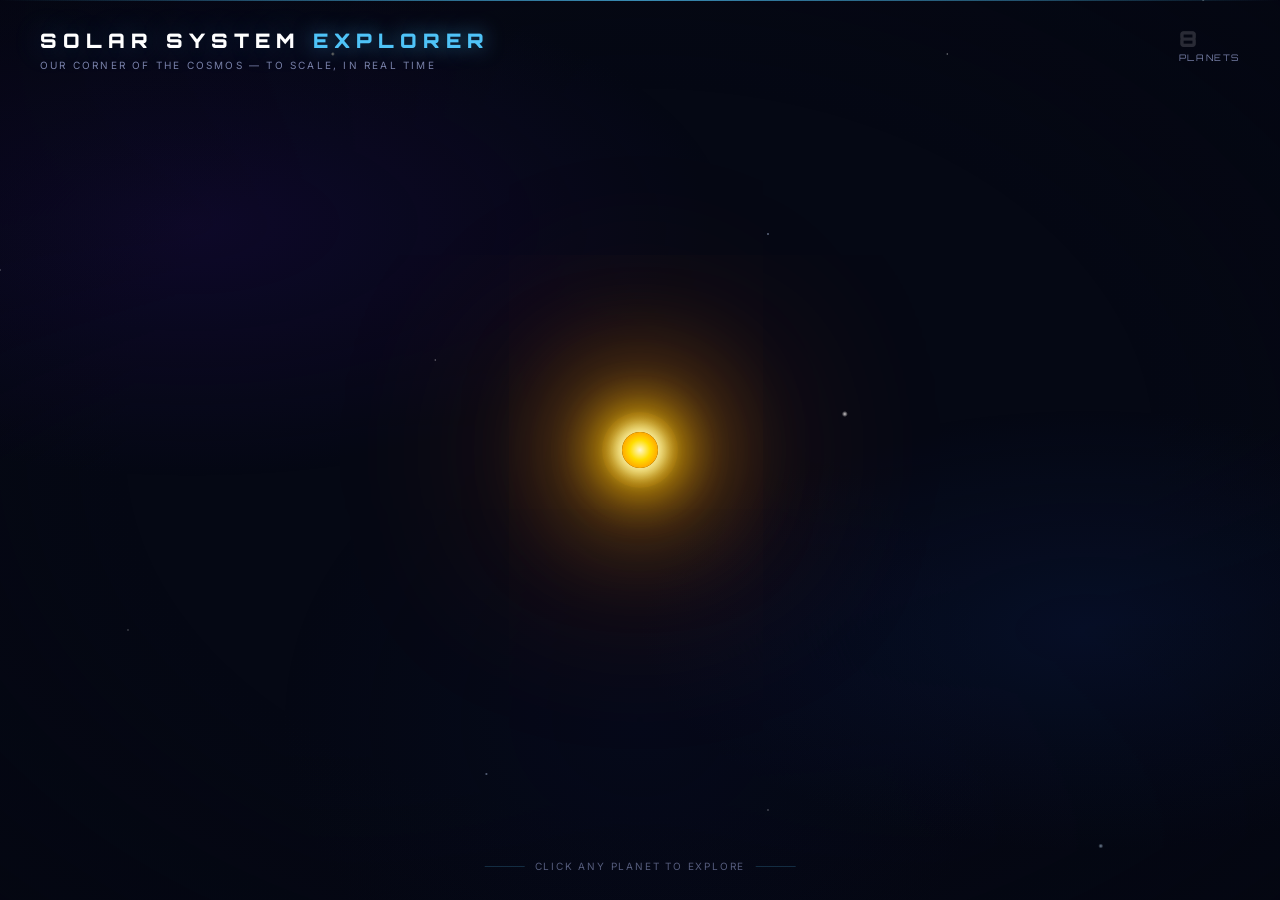
==== static/index.html @ 508592ee "Rebuild app as interactive Solar System Explorer (FastAPI + HTML/CSS/JS) Replaces the Streamlit narr" ====
<!DOCTYPE html>
<html lang="en">
<head>
  <meta charset="UTF-8" />
  <meta name="viewport" content="width=device-width, initial-scale=1.0" />
  <title>Solar System Explorer</title>
  <link rel="preconnect" href="https://fonts.googleapis.com" />
  <link rel="preconnect" href="https://fonts.gstatic.com" crossorigin />
  <link href="https://fonts.googleapis.com/css2?family=Orbitron:wght@400;600;700;900&family=Inter:wght@300;400;500&display=swap" rel="stylesheet" />
  <link rel="stylesheet" href="/static/css/main.css" />
  <link rel="stylesheet" href="/static/css/solar-system.css" />
  <link rel="stylesheet" href="/static/css/panel.css" />
</head>
<body>

  <!-- Starfield layers -->
  <div class="stars-layer stars-small"></div>
  <div class="stars-layer stars-medium"></div>
  <div class="stars-layer stars-large"></div>

  <!-- Header -->
  <header id="site-header">
    <div class="header-inner">
      <h1 class="site-title">SOLAR SYSTEM <span>EXPLORER</span></h1>
      <p class="site-subtitle">Our corner of the cosmos — to scale, in real time</p>
    </div>
  </header>

  <!-- Planet count badge (top right) -->
  <div id="planet-count">
    <strong>8</strong>
    Planets
  </div>

  <!-- Bottom hint -->
  <div id="hint-bar">Click any planet to explore</div>

  <!-- Solar system container -->
  <main id="orrery-container">
    <div id="solar-system">
      <div class="sun">
        <div class="sun-corona"></div>
      </div>
      <!-- Planets are injected by solar-system.js -->
    </div>
  </main>

  <!-- Planet info panel -->
  <aside id="planet-panel">
    <button id="panel-close" aria-label="Close panel">✕</button>
    <div id="panel-content">
      <!-- Filled by panel.js -->
    </div>
  </aside>

  <!-- Zoom clone anchor (injected by app.js) -->
  <div id="zoom-clone-container"></div>

  <script src="/static/js/solar-system.js"></script>
  <script src="/static/js/panel.js"></script>
  <script src="/static/js/app.js"></script>
</body>
</html>
---- static/css/main.css ----
/* ── Reset & base ── */
*, *::before, *::after { box-sizing: border-box; margin: 0; padding: 0; }

:root {
  --bg: #050814;
  --accent: #4fc3f7;
  --text: #d4d8f0;
  --text-dim: #7880a8;
  --panel-bg: #0a0e24;
  --panel-border: rgba(79, 195, 247, 0.15);
}

html, body {
  width: 100%; height: 100%;
  overflow: hidden;
  background: var(--bg);
  color: var(--text);
  font-family: 'Inter', system-ui, sans-serif;
}

/* ── Starfield ── */
.stars-layer {
  position: fixed;
  inset: -50%;
  width: 200%; height: 200%;
  pointer-events: none;
  animation: drift linear infinite;
}

.stars-small {
  background-image:
    radial-gradient(1px 1px at 10% 20%, rgba(255,255,255,0.8) 0%, transparent 100%),
    radial-gradient(1px 1px at 30% 60%, rgba(255,255,255,0.6) 0%, transparent 100%),
    radial-gradient(1px 1px at 50% 10%, rgba(255,255,255,0.9) 0%, transparent 100%),
    radial-gradient(1px 1px at 70% 80%, rgba(255,255,255,0.7) 0%, transparent 100%),
    radial-gradient(1px 1px at 85% 35%, rgba(255,255,255,0.8) 0%, transparent 100%),
    radial-gradient(1px 1px at 15% 75%, rgba(255,255,255,0.6) 0%, transparent 100%),
    radial-gradient(1px 1px at 42% 45%, rgba(255,255,255,0.7) 0%, transparent 100%),
    radial-gradient(1px 1px at 62% 28%, rgba(255,255,255,0.9) 0%, transparent 100%),
    radial-gradient(1px 1px at 78% 55%, rgba(255,255,255,0.5) 0%, transparent 100%),
    radial-gradient(1px 1px at 5% 90%, rgba(255,255,255,0.8) 0%, transparent 100%),
    radial-gradient(1px 1px at 93% 15%, rgba(255,255,255,0.6) 0%, transparent 100%),
    radial-gradient(1px 1px at 55% 70%, rgba(255,255,255,0.7) 0%, transparent 100%),
    radial-gradient(1px 1px at 25% 40%, rgba(255,255,255,0.9) 0%, transparent 100%),
    radial-gradient(1px 1px at 47% 88%, rgba(255,255,255,0.5) 0%, transparent 100%),
    radial-gradient(1px 1px at 88% 65%, rgba(255,255,255,0.8) 0%, transparent 100%),
    radial-gradient(1px 1px at 35% 22%, rgba(255,255,255,0.6) 0%, transparent 100%),
    radial-gradient(1px 1px at 67% 92%, rgba(255,255,255,0.7) 0%, transparent 100%),
    radial-gradient(1px 1px at 20% 55%, rgba(255,255,255,0.9) 0%, transparent 100%),
    radial-gradient(1px 1px at 80% 42%, rgba(255,255,255,0.5) 0%, transparent 100%),
    radial-gradient(1px 1px at 58% 15%, rgba(255,255,255,0.8) 0%, transparent 100%);
  animation-duration: 120s;
  opacity: 0.9;
}

.stars-medium {
  background-image:
    radial-gradient(1.5px 1.5px at 18% 32%, rgba(255,255,255,0.9) 0%, transparent 100%),
    radial-gradient(1.5px 1.5px at 44% 68%, rgba(200,220,255,0.8) 0%, transparent 100%),
    radial-gradient(1.5px 1.5px at 72% 25%, rgba(255,255,255,0.9) 0%, transparent 100%),
    radial-gradient(1.5px 1.5px at 90% 78%, rgba(200,220,255,0.7) 0%, transparent 100%),
    radial-gradient(1.5px 1.5px at 8% 48%, rgba(255,255,255,0.8) 0%, transparent 100%),
    radial-gradient(1.5px 1.5px at 55% 38%, rgba(200,220,255,0.9) 0%, transparent 100%),
    radial-gradient(1.5px 1.5px at 33% 82%, rgba(255,255,255,0.7) 0%, transparent 100%),
    radial-gradient(1.5px 1.5px at 76% 60%, rgba(200,220,255,0.8) 0%, transparent 100%),
    radial-gradient(1.5px 1.5px at 62% 12%, rgba(255,255,255,0.9) 0%, transparent 100%),
    radial-gradient(1.5px 1.5px at 28% 95%, rgba(200,220,255,0.6) 0%, transparent 100%);
  animation-duration: 180s;
  animation-direction: reverse;
  opacity: 0.7;
}

.stars-large {
  background-image:
    radial-gradient(2px 2px at 22% 18%, rgba(255,255,255,1) 0%, transparent 100%),
    radial-gradient(2.5px 2.5px at 68% 72%, rgba(200,230,255,0.9) 0%, transparent 100%),
    radial-gradient(2px 2px at 45% 88%, rgba(255,255,255,0.9) 0%, transparent 100%),
    radial-gradient(2.5px 2.5px at 85% 30%, rgba(255,240,200,0.8) 0%, transparent 100%),
    radial-gradient(2px 2px at 12% 65%, rgba(200,230,255,0.9) 0%, transparent 100%),
    radial-gradient(3px 3px at 58% 48%, rgba(255,255,255,1) 0%, transparent 100%),
    radial-gradient(2px 2px at 38% 28%, rgba(255,240,200,0.7) 0%, transparent 100%);
  animation-duration: 240s;
  opacity: 0.8;
}

@keyframes drift {
  0%   { transform: translate(0, 0); }
  25%  { transform: translate(-1%, -0.5%); }
  50%  { transform: translate(-0.5%, -1%); }
  75%  { transform: translate(0.5%, -0.5%); }
  100% { transform: translate(0, 0); }
}

/* ── Deep space nebula glow (subtle background depth) ── */
body::before {
  content: '';
  position: fixed;
  inset: 0;
  pointer-events: none;
  z-index: 0;
  background:
    radial-gradient(ellipse 60% 40% at 15% 25%, rgba(30, 10, 80, 0.35) 0%, transparent 70%),
    radial-gradient(ellipse 50% 35% at 85% 70%, rgba(10, 30, 80, 0.3) 0%, transparent 70%),
    radial-gradient(ellipse 40% 50% at 50% 80%, rgba(5, 15, 50, 0.2) 0%, transparent 70%);
}

/* ── Edge vignette ── */
body::after {
  content: '';
  position: fixed;
  inset: 0;
  pointer-events: none;
  z-index: 1;
  background: radial-gradient(ellipse 100% 100% at 50% 50%,
    transparent 40%,
    rgba(3, 5, 15, 0.5) 80%,
    rgba(2, 3, 10, 0.85) 100%
  );
}

/* ── Header ── */
#site-header {
  position: fixed;
  top: 0; left: 0; right: 0;
  z-index: 10;
  padding: 28px 40px;
  pointer-events: none;
  transition: opacity 0.5s ease;
  display: flex;
  flex-direction: column;
  align-items: flex-start;
  gap: 0;
}

/* Thin top accent line */
#site-header::before {
  content: '';
  position: absolute;
  top: 0; left: 0; right: 0;
  height: 1px;
  background: linear-gradient(90deg,
    transparent 0%,
    rgba(79, 195, 247, 0.4) 20%,
    rgba(79, 195, 247, 0.7) 50%,
    rgba(79, 195, 247, 0.4) 80%,
    transparent 100%
  );
}

#site-header.hidden { opacity: 0; }

.header-inner { display: flex; flex-direction: column; gap: 6px; }

.site-title {
  font-family: 'Orbitron', sans-serif;
  font-size: clamp(15px, 1.6vw, 20px);
  font-weight: 900;
  letter-spacing: 0.3em;
  color: #fff;
  text-transform: uppercase;
  text-shadow: 0 0 30px rgba(79, 195, 247, 0.3);
}

.site-title span {
  color: var(--accent);
  text-shadow: 0 0 20px rgba(79, 195, 247, 0.6);
}

.site-subtitle {
  font-size: 10px;
  letter-spacing: 0.22em;
  color: var(--text-dim);
  text-transform: uppercase;
}

/* ── Bottom hint ── */
#hint-bar {
  position: fixed;
  bottom: 28px;
  left: 50%;
  transform: translateX(-50%);
  z-index: 10;
  display: flex;
  align-items: center;
  gap: 10px;
  font-size: 10px;
  letter-spacing: 0.18em;
  color: rgba(120, 128, 168, 0.7);
  text-transform: uppercase;
  pointer-events: none;
  transition: opacity 0.5s ease;
  white-space: nowrap;
}

#hint-bar.hidden { opacity: 0; }

#hint-bar::before,
#hint-bar::after {
  content: '';
  display: block;
  width: 40px;
  height: 1px;
  background: rgba(79, 195, 247, 0.2);
}

/* ── Planet count badge ── */
#planet-count {
  position: fixed;
  top: 28px; right: 40px;
  z-index: 10;
  font-family: 'Orbitron', sans-serif;
  font-size: 9px;
  letter-spacing: 0.18em;
  color: var(--text-dim);
  text-transform: uppercase;
  pointer-events: none;
  transition: opacity 0.5s ease;
}

#planet-count strong {
  display: block;
  font-size: 22px;
  font-weight: 900;
  color: rgba(255,255,255,0.15);
  letter-spacing: 0;
  line-height: 1;
  margin-bottom: 2px;
}

/* ── Orrery container ── */
#orrery-container {
  position: fixed;
  inset: 0;
  display: flex;
  align-items: center;
  justify-content: center;
  transition: opacity 0.6s ease;
}

#orrery-container.dimmed { opacity: 0.08; pointer-events: none; }
---- static/css/solar-system.css ----
/* ── Solar system layout ── */
#solar-system {
  position: relative;
  width: 1100px;
  height: 1100px;
  flex-shrink: 0;
  transform-origin: center center;
  transition: transform 0.8s cubic-bezier(0.25, 0.46, 0.45, 0.94);
}

/* ── Sun ── */
.sun {
  position: absolute;
  left: 50%; top: 50%;
  width: 36px; height: 36px;
  margin: -18px 0 0 -18px;
  border-radius: 50%;
  background: radial-gradient(circle, #fff7cc 0%, #ffdd00 40%, #ff9900 80%, #ff6600 100%);
  box-shadow:
    0 0 16px 8px #fff7aa,
    0 0 50px 20px #ffcc00,
    0 0 100px 50px rgba(255, 160, 0, 0.5),
    0 0 200px 100px rgba(255, 100, 0, 0.2);
  animation: sun-pulse 4s ease-in-out infinite alternate;
  z-index: 2;
  cursor: default;
}

.sun-corona {
  position: absolute;
  inset: -20px;
  border-radius: 50%;
  background: radial-gradient(circle, transparent 40%, rgba(255, 160, 0, 0.08) 70%, transparent 100%);
  animation: corona-spin 20s linear infinite;
}

@keyframes sun-pulse {
  to {
    box-shadow:
      0 0 24px 12px #fff7aa,
      0 0 70px 30px #ffcc00,
      0 0 140px 70px rgba(255, 160, 0, 0.6),
      0 0 280px 140px rgba(255, 100, 0, 0.3);
  }
}

@keyframes corona-spin {
  to { transform: rotate(360deg); }
}

/* ── Orbit wrappers ── */
.orbit-wrapper {
  position: absolute;
  left: 50%; top: 50%;
  width: 0; height: 0;
  transform-origin: 0 0;
  animation: orbit-rotate linear infinite;
  animation-duration: var(--period, 60s);
}

@keyframes orbit-rotate {
  from { transform: rotate(0deg); }
  to   { transform: rotate(360deg); }
}

/* ── Orbit rings ── */
.orbit-ring {
  position: absolute;
  border-radius: 50%;
  border: 1px solid rgba(255, 255, 255, 0.06);
  pointer-events: none;
  /* size and position set inline by JS */
}

/* ── Planets ── */
.planet-wrapper {
  position: absolute;
  /* top and left set inline by JS based on orbit-radius */
  transform-origin: 50% 50%;
  animation: counter-rotate linear infinite;
  animation-duration: var(--period, 60s);
  cursor: pointer;
  z-index: 3;
}

@keyframes counter-rotate {
  from { transform: rotate(0deg); }
  to   { transform: rotate(-360deg); }
}

.planet {
  border-radius: 50%;
  background: radial-gradient(circle at 35% 35%, var(--planet-highlight, rgba(255,255,255,0.4)), var(--color, #888) 60%);
  box-shadow: 0 0 8px 2px var(--glow, rgba(150,150,150,0.3));
  transition: box-shadow 0.2s ease, transform 0.2s ease;
  position: relative;
}

.planet-wrapper:hover .planet {
  box-shadow: 0 0 20px 8px var(--glow, rgba(150,150,150,0.6));
  transform: scale(1.3);
}

/* Planet label (shown on hover) */
.planet-label {
  position: absolute;
  top: calc(100% + 8px);
  left: 50%;
  transform: translateX(-50%);
  font-family: 'Orbitron', sans-serif;
  font-size: 9px;
  letter-spacing: 0.12em;
  color: rgba(255,255,255,0.9);
  white-space: nowrap;
  pointer-events: none;
  opacity: 0;
  transition: opacity 0.2s ease;
  text-shadow: 0 0 8px rgba(79, 195, 247, 0.8);
}

.planet-wrapper:hover .planet-label { opacity: 1; }

/* ── Saturn rings ── */
.saturn-rings {
  position: absolute;
  border-radius: 50%;
  border: 3px solid rgba(228, 209, 145, 0.55);
  box-shadow:
    0 0 0 5px rgba(228, 209, 145, 0.2),
    0 0 0 8px rgba(228, 209, 145, 0.1);
  pointer-events: none;
  transform: rotateX(72deg);
  /* size positioned inline by JS */
}

/* ── Earth beacon ── */
.earth-beacon {
  position: absolute;
  inset: 0;
  border-radius: 50%;
  border: 1px solid rgba(79, 195, 247, 0.9);
  animation: earth-ping 2s ease-out infinite;
  pointer-events: none;
}

@keyframes earth-ping {
  0%   { transform: scale(1);   opacity: 0.9; }
  70%  { transform: scale(2.8); opacity: 0; }
  100% { transform: scale(2.8); opacity: 0; }
}

.earth-tag {
  position: absolute;
  top: calc(100% + 14px);
  left: 50%;
  transform: translateX(-50%);
  display: flex;
  align-items: center;
  gap: 5px;
  font-family: 'Orbitron', sans-serif;
  font-size: 7px;
  letter-spacing: 0.18em;
  color: var(--accent, #4fc3f7);
  white-space: nowrap;
  pointer-events: none;
  text-shadow: 0 0 10px rgba(79, 195, 247, 0.8);
}

.earth-tag-dot {
  display: inline-block;
  width: 4px;
  height: 4px;
  border-radius: 50%;
  background: var(--accent, #4fc3f7);
  animation: tag-dot-pulse 2s ease-in-out infinite;
  flex-shrink: 0;
}

@keyframes tag-dot-pulse {
  0%, 100% { opacity: 1; }
  50%       { opacity: 0.3; }
}

/* ── Zoom clone ── */
#zoom-clone-container {
  position: fixed;
  inset: 0;
  pointer-events: none;
  z-index: 50;
}

.planet-clone {
  position: fixed;
  border-radius: 50%;
  pointer-events: none;
  transition:
    width 0.7s cubic-bezier(0.25, 0.46, 0.45, 0.94),
    height 0.7s cubic-bezier(0.25, 0.46, 0.45, 0.94),
    top 0.7s cubic-bezier(0.25, 0.46, 0.45, 0.94),
    left 0.7s cubic-bezier(0.25, 0.46, 0.45, 0.94),
    opacity 0.3s ease;
}
---- static/css/panel.css ----
/* ── Planet info panel ── */
#planet-panel {
  position: fixed;
  top: 0; right: -520px;
  width: 480px;
  max-width: 100vw;
  height: 100vh;
  background: var(--panel-bg, #0a0e24);
  border-left: 1px solid var(--panel-border, rgba(79,195,247,0.15));
  z-index: 100;
  overflow-y: auto;
  transition: right 0.55s cubic-bezier(0.22, 1, 0.36, 1);
  scrollbar-width: thin;
  scrollbar-color: rgba(79,195,247,0.3) transparent;
}

#planet-panel.visible { right: 0; }

#panel-close {
  position: sticky;
  top: 16px;
  float: right;
  margin: 16px 16px 0 0;
  background: rgba(255,255,255,0.06);
  border: 1px solid rgba(255,255,255,0.12);
  color: var(--text-dim, #7880a8);
  width: 32px; height: 32px;
  border-radius: 50%;
  font-size: 14px;
  cursor: pointer;
  display: flex; align-items: center; justify-content: center;
  transition: background 0.2s, color 0.2s;
  z-index: 1;
}

#panel-close:hover {
  background: rgba(255,255,255,0.12);
  color: #fff;
}

#panel-content {
  padding: 24px 28px 48px;
  clear: both;
}

/* Panel header */
.panel-planet-icon {
  width: 64px; height: 64px;
  border-radius: 50%;
  margin-bottom: 16px;
  box-shadow: 0 0 30px 10px var(--planet-glow, rgba(150,150,150,0.4));
}

.panel-title {
  font-family: 'Orbitron', sans-serif;
  font-size: 26px;
  font-weight: 900;
  letter-spacing: 0.08em;
  color: #fff;
  margin-bottom: 4px;
}

.panel-tagline {
  font-size: 13px;
  color: var(--accent, #4fc3f7);
  margin-bottom: 24px;
  line-height: 1.5;
  font-style: italic;
}

/* Stats grid */
.stats-grid {
  display: grid;
  grid-template-columns: 1fr 1fr;
  gap: 10px;
  margin-bottom: 24px;
}

.stat-card {
  background: rgba(255,255,255,0.04);
  border: 1px solid rgba(255,255,255,0.07);
  border-radius: 8px;
  padding: 10px 12px;
}

.stat-label {
  font-size: 9px;
  letter-spacing: 0.15em;
  text-transform: uppercase;
  color: var(--text-dim, #7880a8);
  margin-bottom: 4px;
}

.stat-value {
  font-family: 'Orbitron', sans-serif;
  font-size: 13px;
  font-weight: 600;
  color: #fff;
}

/* Size comparison bar */
.size-compare {
  margin-bottom: 24px;
}

.size-compare-label {
  font-size: 10px;
  letter-spacing: 0.12em;
  text-transform: uppercase;
  color: var(--text-dim);
  margin-bottom: 8px;
}

.size-bar-track {
  height: 6px;
  background: rgba(255,255,255,0.08);
  border-radius: 3px;
  overflow: hidden;
  margin-bottom: 4px;
}

.size-bar-fill {
  height: 100%;
  border-radius: 3px;
  transition: width 0.8s cubic-bezier(0.25, 0.46, 0.45, 0.94);
  background: var(--planet-color, #4fc3f7);
}

.size-compare-note {
  font-size: 10px;
  color: var(--text-dim);
}

/* Sections */
.panel-section {
  margin-bottom: 24px;
}

.panel-section-title {
  font-family: 'Orbitron', sans-serif;
  font-size: 10px;
  font-weight: 600;
  letter-spacing: 0.2em;
  text-transform: uppercase;
  color: var(--accent, #4fc3f7);
  margin-bottom: 10px;
  padding-bottom: 6px;
  border-bottom: 1px solid rgba(79,195,247,0.15);
}

.panel-prose {
  font-size: 13px;
  line-height: 1.75;
  color: var(--text, #d4d8f0);
}

/* Features list */
.feature-list {
  list-style: none;
  display: flex;
  flex-direction: column;
  gap: 8px;
}

.feature-list li {
  font-size: 12px;
  line-height: 1.5;
  color: var(--text);
  padding-left: 16px;
  position: relative;
}

.feature-list li::before {
  content: '›';
  position: absolute;
  left: 0;
  color: var(--accent, #4fc3f7);
  font-weight: bold;
}

/* Moons */
.moon-list {
  display: flex;
  flex-direction: column;
  gap: 10px;
}

.moon-card {
  background: rgba(255,255,255,0.03);
  border: 1px solid rgba(255,255,255,0.06);
  border-radius: 6px;
  padding: 8px 12px;
}

.moon-name {
  font-family: 'Orbitron', sans-serif;
  font-size: 11px;
  font-weight: 600;
  color: #fff;
  margin-bottom: 3px;
}

.moon-note {
  font-size: 11px;
  line-height: 1.5;
  color: var(--text-dim);
}

.no-moons {
  font-size: 12px;
  color: var(--text-dim);
  font-style: italic;
}

/* Fun facts */
.fact-list {
  list-style: none;
  display: flex;
  flex-direction: column;
  gap: 8px;
}

.fact-list li {
  font-size: 12px;
  line-height: 1.5;
  color: var(--text);
  background: rgba(79,195,247,0.04);
  border-left: 2px solid var(--accent, #4fc3f7);
  padding: 6px 10px;
  border-radius: 0 4px 4px 0;
}

/* Exploration */
.exploration-list {
  list-style: none;
  display: flex;
  flex-direction: column;
  gap: 6px;
}

.exploration-list li {
  font-size: 11px;
  line-height: 1.4;
  color: var(--text-dim);
  padding-left: 16px;
  position: relative;
}

.exploration-list li::before {
  content: '🛸';
  position: absolute;
  left: 0;
  font-size: 10px;
}

/* Temp range badge */
.temp-range {
  display: inline-block;
  font-size: 11px;
  color: var(--text-dim);
  margin-top: 4px;
}

/* Loading state */
.panel-loading {
  display: flex;
  align-items: center;
  justify-content: center;
  height: 200px;
  color: var(--text-dim);
  font-size: 13px;
  letter-spacing: 0.1em;
}
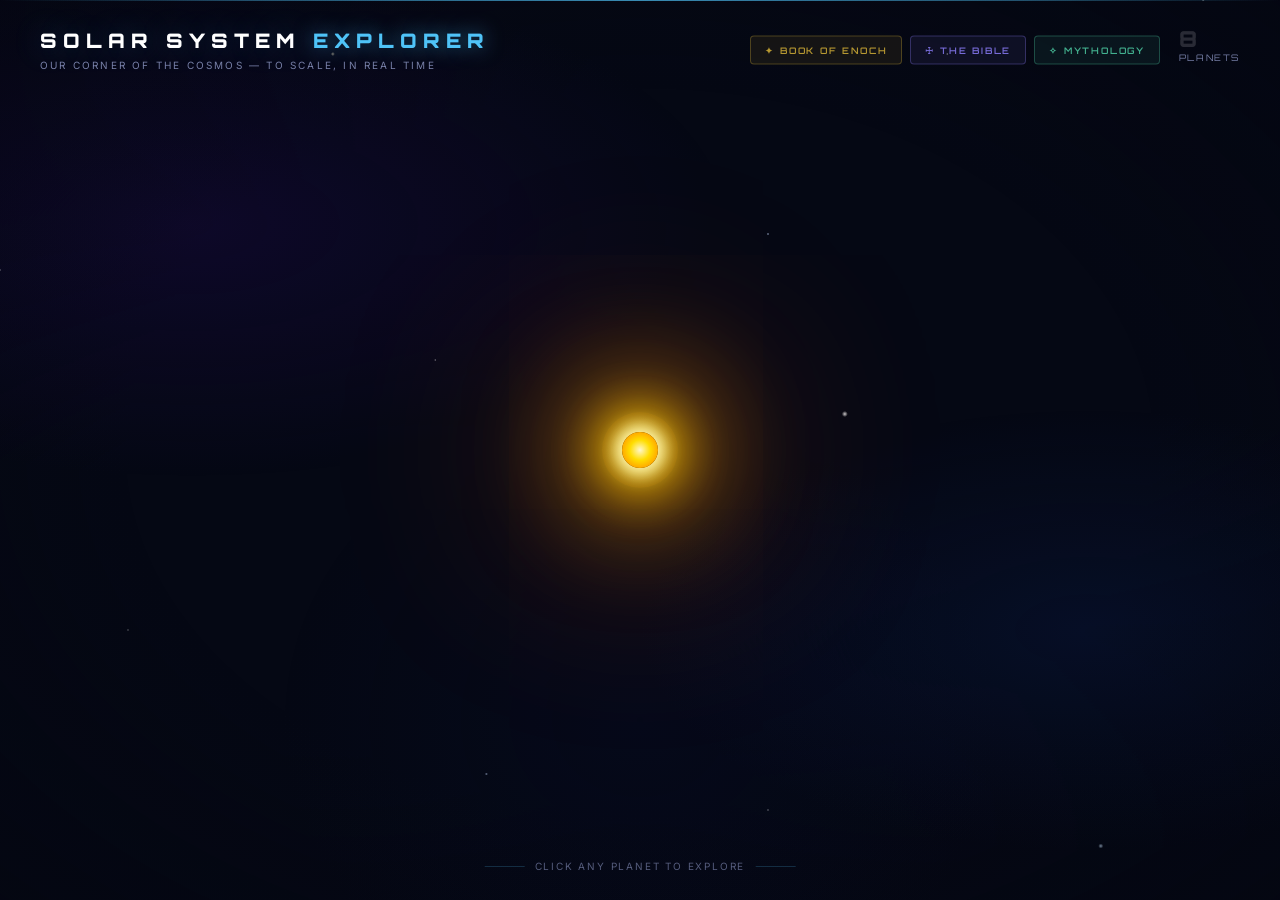
==== commit 20aaf7ae: "optimization: added new pages" ====
--- a/static/index.html
+++ b/static/index.html
@@ -10,6 +10,64 @@
   <link rel="stylesheet" href="/static/css/main.css" />
   <link rel="stylesheet" href="/static/css/solar-system.css" />
   <link rel="stylesheet" href="/static/css/panel.css" />
+  <style>
+    .study-nav {
+      position: absolute;
+      right: 120px;
+      top: 50%;
+      transform: translateY(-50%);
+      display: flex;
+      align-items: center;
+      gap: 8px;
+      pointer-events: all;
+    }
+    .study-nav a {
+      display: flex;
+      align-items: center;
+      gap: 7px;
+      font-family: 'Orbitron', sans-serif;
+      font-size: 9px;
+      font-weight: 600;
+      letter-spacing: 0.2em;
+      text-transform: uppercase;
+      padding: 8px 14px;
+      border-radius: 4px;
+      cursor: pointer;
+      text-decoration: none;
+      transition: background 0.2s, border-color 0.2s, color 0.2s;
+      white-space: nowrap;
+    }
+    .study-nav a.enoch-link {
+      background: rgba(212,175,55,0.08);
+      border: 1px solid rgba(212,175,55,0.3);
+      color: rgba(212,175,55,0.85);
+    }
+    .study-nav a.enoch-link:hover {
+      background: rgba(212,175,55,0.15);
+      border-color: rgba(212,175,55,0.6);
+      color: #d4af37;
+    }
+    .study-nav a.bible-link {
+      background: rgba(139,124,248,0.08);
+      border: 1px solid rgba(139,124,248,0.3);
+      color: rgba(139,124,248,0.85);
+    }
+    .study-nav a.bible-link:hover {
+      background: rgba(139,124,248,0.15);
+      border-color: rgba(139,124,248,0.6);
+      color: #8b7cf8;
+    }
+    .study-nav a.mythology-link {
+      background: rgba(78,204,163,0.08);
+      border: 1px solid rgba(78,204,163,0.3);
+      color: rgba(78,204,163,0.85);
+    }
+    .study-nav a.mythology-link:hover {
+      background: rgba(78,204,163,0.15);
+      border-color: rgba(78,204,163,0.6);
+      color: #4ecca3;
+    }
+  </style>
 </head>
 <body>
 
@@ -24,6 +82,11 @@
       <h1 class="site-title">SOLAR SYSTEM <span>EXPLORER</span></h1>
       <p class="site-subtitle">Our corner of the cosmos — to scale, in real time</p>
     </div>
+    <nav class="study-nav">
+      <a href="/enoch" class="enoch-link">✦ Book of Enoch</a>
+      <a href="/bible" class="bible-link">☩ The Bible</a>
+      <a href="/mythology" class="mythology-link">✧ Mythology</a>
+    </nav>
   </header>
 
   <!-- Planet count badge (top right) -->
--- a/static/css/main.css
+++ b/static/css/main.css
@@ -25,6 +25,7 @@
   width: 200%; height: 200%;
   pointer-events: none;
   animation: drift linear infinite;
+  z-index: 1;
 }
 
 .stars-small {
@@ -110,7 +111,7 @@
   position: fixed;
   inset: 0;
   pointer-events: none;
-  z-index: 1;
+  z-index: 4;
   background: radial-gradient(ellipse 100% 100% at 50% 50%,
     transparent 40%,
     rgba(3, 5, 15, 0.5) 80%,
@@ -122,7 +123,7 @@
 #site-header {
   position: fixed;
   top: 0; left: 0; right: 0;
-  z-index: 10;
+  z-index: 20;
   padding: 28px 40px;
   pointer-events: none;
   transition: opacity 0.5s ease;
@@ -179,7 +180,7 @@
   bottom: 28px;
   left: 50%;
   transform: translateX(-50%);
-  z-index: 10;
+  z-index: 20;
   display: flex;
   align-items: center;
   gap: 10px;
@@ -207,7 +208,7 @@
 #planet-count {
   position: fixed;
   top: 28px; right: 40px;
-  z-index: 10;
+  z-index: 20;
   font-family: 'Orbitron', sans-serif;
   font-size: 9px;
   letter-spacing: 0.18em;
@@ -235,6 +236,7 @@
   align-items: center;
   justify-content: center;
   transition: opacity 0.6s ease;
+  z-index: 2;
 }
 
 #orrery-container.dimmed { opacity: 0.08; pointer-events: none; }
